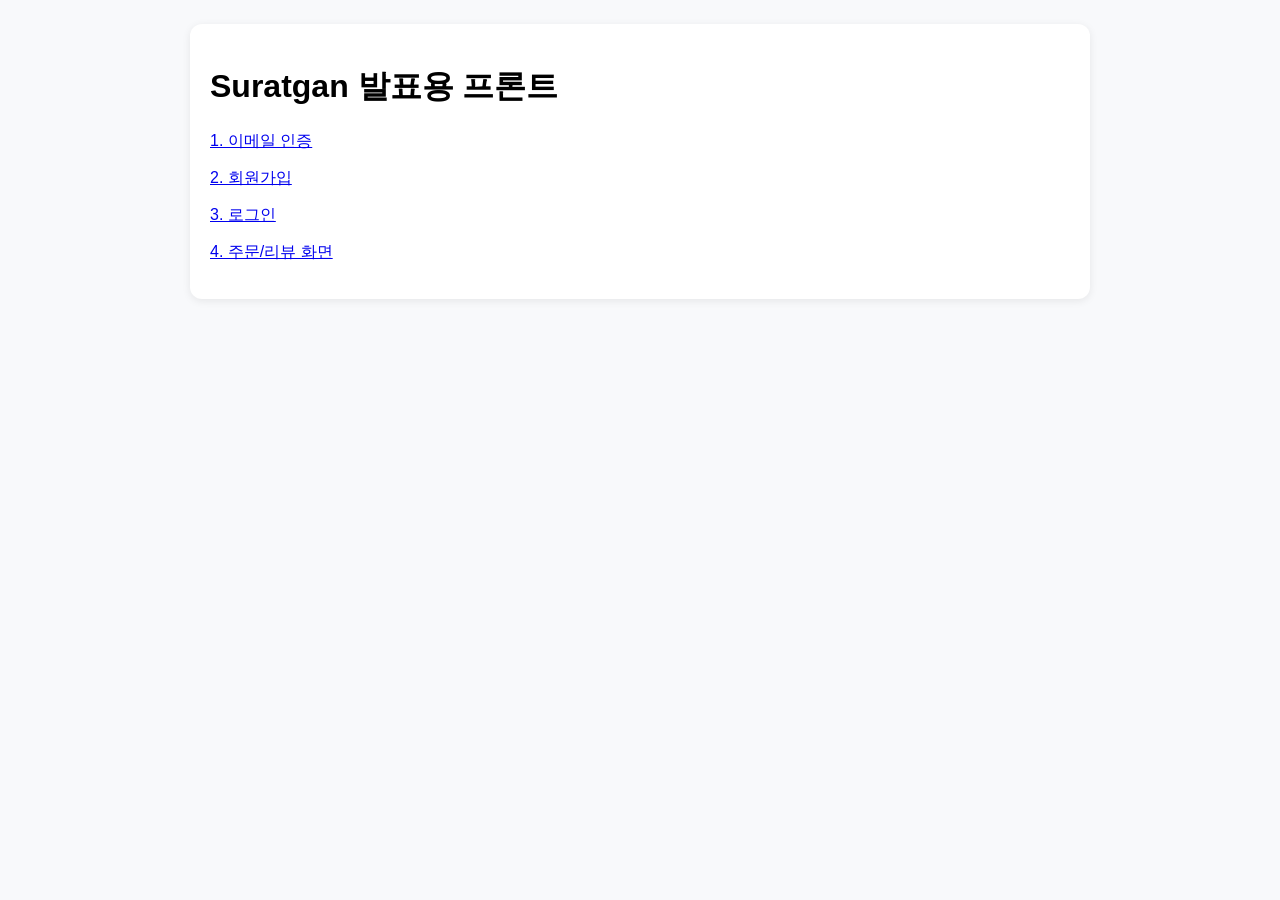
==== src/main/resources/static/frontend/index.html @ b81ea04f "test: API 테스트를 위해 프론트엔드 페이지 추가" ====
<!DOCTYPE html>
<html lang="ko">
<head>
  <meta charset="UTF-8" />
  <title>Suratgan Front</title>
  <link rel="stylesheet" href="./css/style.css" />
</head>
<body>
<div class="container">
  <div class="card">
    <h1>Suratgan 발표용 프론트</h1>
    <p><a href="./email.html">1. 이메일 인증</a></p>
    <p><a href="./signup.html">2. 회원가입</a></p>
    <p><a href="./login.html">3. 로그인</a></p>
    <p><a href="./app.html">4. 주문/리뷰 화면</a></p>
  </div>
</div>
</body>
</html>
---- src/main/resources/static/frontend/css/style.css ----
body {
  font-family: Arial, sans-serif;
  margin: 24px;
  background: #f8f9fb;
}

.container {
  max-width: 900px;
  margin: 0 auto;
}

.card {
  background: white;
  border-radius: 12px;
  padding: 20px;
  margin-bottom: 16px;
  box-shadow: 0 2px 8px rgba(0,0,0,0.08);
}

input, select, textarea, button {
  width: 100%;
  padding: 10px;
  margin-top: 8px;
  margin-bottom: 12px;
  box-sizing: border-box;
}

button {
  cursor: pointer;
}

.row {
  display: grid;
  grid-template-columns: 1fr 1fr;
  gap: 12px;
}

pre {
  background: #111827;
  color: #f9fafb;
  padding: 12px;
  border-radius: 8px;
  overflow: auto;
}

.small-btn {
  width: auto;
  display: inline-block;
  margin-right: 8px;
}
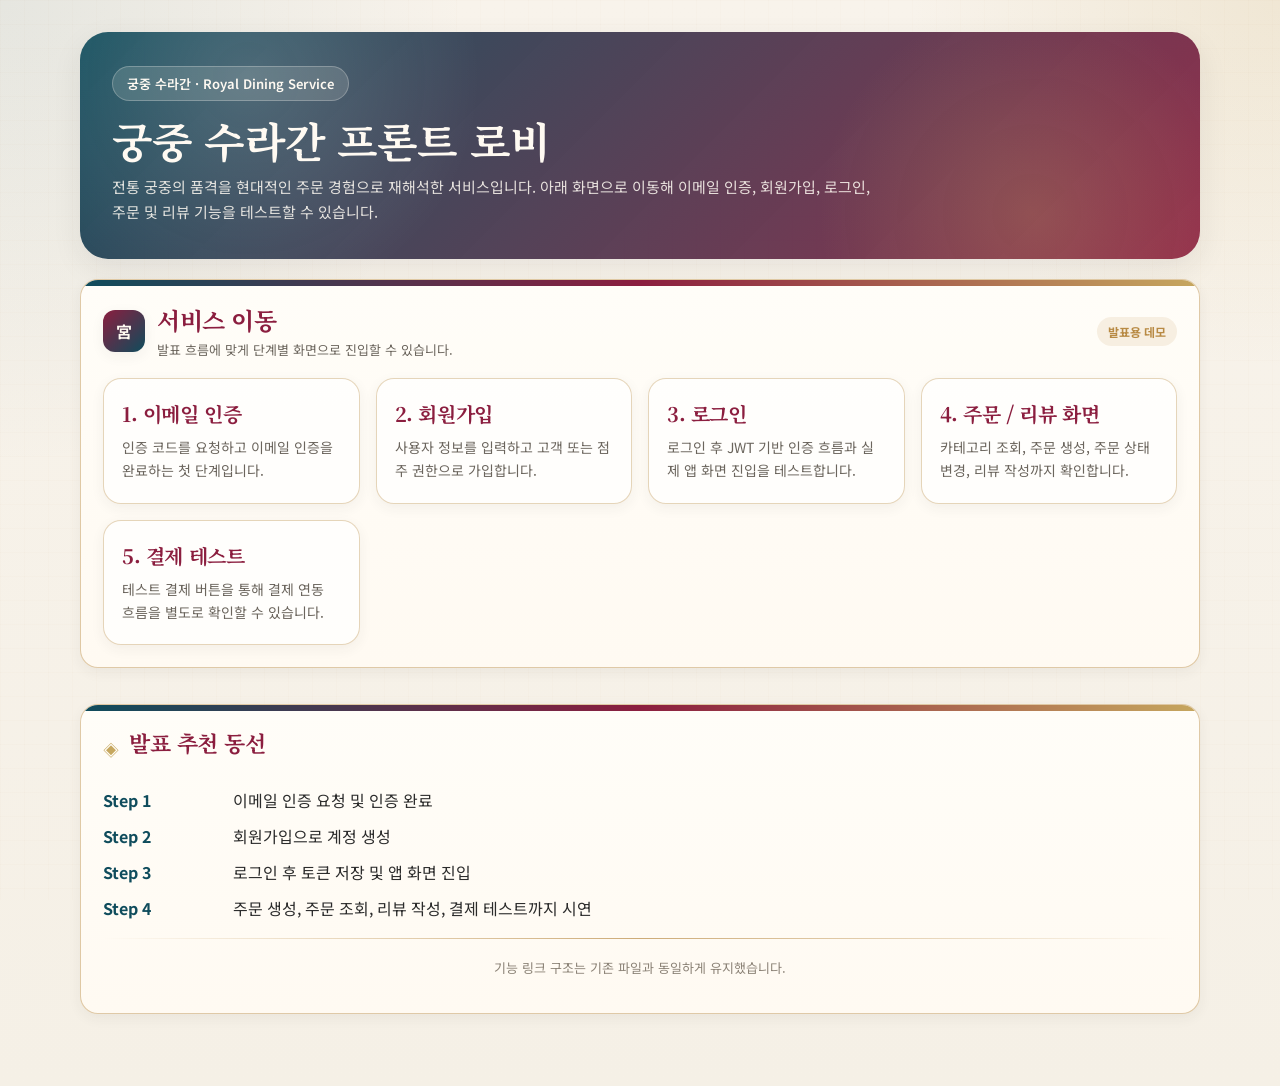
==== commit 13956ae9: "fix: 프론트 디자인 수정" ====
--- a/src/main/resources/static/frontend/index.html
+++ b/src/main/resources/static/frontend/index.html
@@ -2,18 +2,102 @@
 <html lang="ko">
 <head>
   <meta charset="UTF-8" />
-  <title>Suratgan Front</title>
+  <title>궁중 수라간 | 프론트 로비</title>
   <link rel="stylesheet" href="./css/style.css" />
 </head>
 <body>
-<div class="container">
-  <div class="card">
-    <h1>Suratgan 발표용 프론트</h1>
-    <p><a href="./email.html">1. 이메일 인증</a></p>
-    <p><a href="./signup.html">2. 회원가입</a></p>
-    <p><a href="./login.html">3. 로그인</a></p>
-    <p><a href="./app.html">4. 주문/리뷰 화면</a></p>
-  </div>
+<div class="container page-shell">
+
+  <section class="hero">
+    <div class="hero-badge">궁중 수라간 · Royal Dining Service</div>
+    <h1 class="hero-title">궁중 수라간 프론트 로비</h1>
+    <p class="hero-subtitle">
+      전통 궁중의 품격을 현대적인 주문 경험으로 재해석한 서비스입니다.
+      아래 화면으로 이동해 이메일 인증, 회원가입, 로그인, 주문 및 리뷰 기능을 테스트할 수 있습니다.
+    </p>
+  </section>
+
+  <section class="card">
+    <div class="topbar">
+      <div class="brand">
+        <div class="brand-mark">宮</div>
+        <div class="brand-text">
+          <h2>서비스 이동</h2>
+          <p>발표 흐름에 맞게 단계별 화면으로 진입할 수 있습니다.</p>
+        </div>
+      </div>
+      <span class="badge">발표용 데모</span>
+    </div>
+
+    <div class="nav-grid">
+      <a class="nav-card" href="./email.html">
+        <h3 class="nav-card-title">1. 이메일 인증</h3>
+        <p class="nav-card-desc">
+          인증 코드를 요청하고 이메일 인증을 완료하는 첫 단계입니다.
+        </p>
+      </a>
+
+      <a class="nav-card" href="./signup.html">
+        <h3 class="nav-card-title">2. 회원가입</h3>
+        <p class="nav-card-desc">
+          사용자 정보를 입력하고 고객 또는 점주 권한으로 가입합니다.
+        </p>
+      </a>
+
+      <a class="nav-card" href="./login.html">
+        <h3 class="nav-card-title">3. 로그인</h3>
+        <p class="nav-card-desc">
+          로그인 후 JWT 기반 인증 흐름과 실제 앱 화면 진입을 테스트합니다.
+        </p>
+      </a>
+
+      <a class="nav-card" href="./app.html">
+        <h3 class="nav-card-title">4. 주문 / 리뷰 화면</h3>
+        <p class="nav-card-desc">
+          카테고리 조회, 주문 생성, 주문 상태 변경, 리뷰 작성까지 확인합니다.
+        </p>
+      </a>
+
+      <a class="nav-card" href="./test-payment.html">
+        <h3 class="nav-card-title">5. 결제 테스트</h3>
+        <p class="nav-card-desc">
+          테스트 결제 버튼을 통해 결제 연동 흐름을 별도로 확인할 수 있습니다.
+        </p>
+      </a>
+    </div>
+  </section>
+
+  <section class="card">
+    <div class="section-title">
+      <h3 class="card-title">발표 추천 동선</h3>
+    </div>
+
+    <div class="table-like">
+      <div class="kv">
+        <strong>Step 1</strong>
+        <span>이메일 인증 요청 및 인증 완료</span>
+      </div>
+      <div class="kv">
+        <strong>Step 2</strong>
+        <span>회원가입으로 계정 생성</span>
+      </div>
+      <div class="kv">
+        <strong>Step 3</strong>
+        <span>로그인 후 토큰 저장 및 앱 화면 진입</span>
+      </div>
+      <div class="kv">
+        <strong>Step 4</strong>
+        <span>주문 생성, 주문 조회, 리뷰 작성, 결제 테스트까지 시연</span>
+      </div>
+    </div>
+
+    <div class="divider"></div>
+
+    <p class="footer-note">
+      기능 링크 구조는 기존 파일과 동일하게 유지했습니다.
+    </p>
+  </section>
+
 </div>
 </body>
 </html>
--- a/src/main/resources/static/frontend/css/style.css
+++ b/src/main/resources/static/frontend/css/style.css
@@ -1,50 +1,494 @@
+/* ===== 궁중 수라간 - Dancheong Inspired UI ===== */
+@import url('https://fonts.googleapis.com/css2?family=Noto+Serif+KR:wght@400;500;600;700&family=Noto+Sans+KR:wght@400;500;700&display=swap');
+
+:root {
+  --bg: #f5f0e6;
+  --paper: #fffdf8;
+  --paper-strong: #fffaf2;
+  --ink: #2b2b2b;
+  --muted: #6b655d;
+
+  --dancheong-teal: #0f4c5c;
+  --dancheong-red: #8b1e3f;
+  --dancheong-green: #2f6f4e;
+  --ochre: #b88a44;
+  --gold: #c6a75e;
+  --border: #d8c7a6;
+
+  --shadow: 0 10px 30px rgba(43, 43, 43, 0.08);
+  --shadow-soft: 0 4px 14px rgba(43, 43, 43, 0.06);
+  --radius: 18px;
+  --radius-sm: 12px;
+}
+
+* {
+  box-sizing: border-box;
+}
+
+html {
+  scroll-behavior: smooth;
+}
+
 body {
-  font-family: Arial, sans-serif;
-  margin: 24px;
-  background: #f8f9fb;
+  margin: 0;
+  padding: 32px 20px 56px;
+  background:
+          radial-gradient(circle at top right, rgba(198, 167, 94, 0.16), transparent 22%),
+          radial-gradient(circle at top left, rgba(15, 76, 92, 0.08), transparent 28%),
+          linear-gradient(180deg, #f8f3eb 0%, #f5f0e6 100%);
+  color: var(--ink);
+  font-family: "Noto Sans KR", sans-serif;
+}
+
+body::before {
+  content: "";
+  position: fixed;
+  inset: 0;
+  pointer-events: none;
+  background-image:
+          linear-gradient(rgba(184, 138, 68, 0.035) 1px, transparent 1px),
+          linear-gradient(90deg, rgba(184, 138, 68, 0.035) 1px, transparent 1px);
+  background-size: 24px 24px;
+  opacity: 0.5;
+}
+
+h1, h2, h3, h4, h5 {
+  margin-top: 0;
+  font-family: "Noto Serif KR", serif;
+  letter-spacing: -0.02em;
+  color: var(--dancheong-red);
+}
+
+p {
+  line-height: 1.65;
+  color: var(--muted);
+}
+
+a {
+  color: inherit;
+  text-decoration: none;
 }
 
 .container {
-  max-width: 900px;
+  max-width: 1120px;
   margin: 0 auto;
+  position: relative;
+  z-index: 1;
+}
+
+.page-shell {
+  display: grid;
+  gap: 20px;
+}
+
+.hero {
+  position: relative;
+  overflow: hidden;
+  background:
+          linear-gradient(135deg, rgba(15, 76, 92, 0.96), rgba(139, 30, 63, 0.92));
+  color: #fffaf2;
+  padding: 34px 32px;
+  border-radius: 28px;
+  box-shadow: var(--shadow);
+}
+
+.hero::before {
+  content: "";
+  position: absolute;
+  inset: 0;
+  background:
+          radial-gradient(circle at 15% 20%, rgba(255,255,255,0.16), transparent 24%),
+          radial-gradient(circle at 85% 80%, rgba(198,167,94,0.24), transparent 22%);
+  pointer-events: none;
+}
+
+.hero > * {
+  position: relative;
+  z-index: 1;
+}
+
+.hero-badge {
+  display: inline-flex;
+  align-items: center;
+  gap: 8px;
+  padding: 7px 14px;
+  border-radius: 999px;
+  background: rgba(255, 250, 242, 0.14);
+  border: 1px solid rgba(255, 250, 242, 0.25);
+  font-size: 13px;
+  font-weight: 600;
+  margin-bottom: 14px;
+}
+
+.hero-title {
+  margin: 0 0 10px;
+  font-size: clamp(30px, 4vw, 42px);
+  line-height: 1.2;
+  color: #fffaf2;
+}
+
+.hero-subtitle {
+  margin: 0;
+  max-width: 760px;
+  color: rgba(255, 250, 242, 0.86);
+  font-size: 15px;
 }
 
 .card {
-  background: white;
-  border-radius: 12px;
-  padding: 20px;
+  position: relative;
+  background: linear-gradient(180deg, var(--paper) 0%, var(--paper-strong) 100%);
+  border: 1px solid rgba(184, 138, 68, 0.45);
+  border-radius: var(--radius);
+  padding: 22px;
   margin-bottom: 16px;
-  box-shadow: 0 2px 8px rgba(0,0,0,0.08);
-}
-
-input, select, textarea, button {
+  box-shadow: var(--shadow-soft);
+  overflow: hidden;
+}
+
+.card::before {
+  content: "";
+  position: absolute;
+  inset: 0 auto auto 0;
   width: 100%;
-  padding: 10px;
+  height: 6px;
+  background: linear-gradient(90deg, var(--dancheong-teal), var(--dancheong-red), var(--gold));
+}
+
+.card-title {
+  margin-bottom: 14px;
+  font-size: 22px;
+}
+
+.section-title {
+  display: flex;
+  align-items: center;
+  gap: 10px;
+  margin-bottom: 16px;
+}
+
+.section-title::before {
+  content: "◈";
+  color: var(--gold);
+  font-size: 16px;
+}
+
+label {
+  display: inline-block;
+  margin-bottom: 6px;
+  font-weight: 700;
+  color: var(--dancheong-teal);
+  font-size: 14px;
+}
+
+input,
+select,
+textarea,
+button {
+  width: 100%;
   margin-top: 8px;
   margin-bottom: 12px;
-  box-sizing: border-box;
+  font: inherit;
+}
+
+input,
+select,
+textarea {
+  padding: 13px 14px;
+  border: 1px solid var(--border);
+  border-radius: 12px;
+  background: #fffdfa;
+  color: var(--ink);
+  transition: border-color 0.2s ease, box-shadow 0.2s ease, transform 0.15s ease;
+}
+
+input::placeholder,
+textarea::placeholder {
+  color: #9a9387;
+}
+
+input:focus,
+select:focus,
+textarea:focus {
+  outline: none;
+  border-color: var(--dancheong-teal);
+  box-shadow: 0 0 0 4px rgba(15, 76, 92, 0.12);
+  transform: translateY(-1px);
+}
+
+textarea {
+  min-height: 120px;
+  resize: vertical;
 }
 
 button {
+  border: none;
+  border-radius: 12px;
+  padding: 13px 16px;
   cursor: pointer;
-}
-
-.row {
-  display: grid;
-  grid-template-columns: 1fr 1fr;
-  gap: 12px;
-}
-
-pre {
-  background: #111827;
-  color: #f9fafb;
-  padding: 12px;
-  border-radius: 8px;
-  overflow: auto;
+  font-weight: 700;
+  letter-spacing: 0.01em;
+  color: #fffaf2;
+  background: linear-gradient(135deg, var(--dancheong-red), #6f1632);
+  box-shadow: 0 8px 18px rgba(139, 30, 63, 0.22);
+  transition: transform 0.18s ease, box-shadow 0.18s ease, filter 0.18s ease;
+}
+
+button:hover {
+  transform: translateY(-2px);
+  filter: brightness(1.02);
+  box-shadow: 0 12px 22px rgba(139, 30, 63, 0.26);
+}
+
+button:active {
+  transform: translateY(0);
+}
+
+button.secondary {
+  background: linear-gradient(135deg, var(--dancheong-teal), #0b3944);
+  box-shadow: 0 8px 18px rgba(15, 76, 92, 0.2);
+}
+
+button.ghost {
+  background: #fff;
+  color: var(--dancheong-teal);
+  border: 1px solid rgba(15, 76, 92, 0.22);
+  box-shadow: none;
 }
 
 .small-btn {
   width: auto;
-  display: inline-block;
+  display: inline-flex;
+  align-items: center;
+  justify-content: center;
+  min-width: 120px;
   margin-right: 8px;
+  margin-bottom: 8px;
+  padding: 11px 16px;
+}
+
+/* 스토어 ID 영역 세로 정렬 */
+.full-width-group {
+  display: flex;
+  flex-direction: column;
+  gap: 12px;
+}
+
+/* 가로 100% 버튼 */
+.full-width-btn {
+  width: 100%;
+}
+
+/* 입력창도 100% 유지 */
+.full-width-input {
+  width: 100%;
+}
+
+.row {
+  display: grid;
+  grid-template-columns: repeat(2, minmax(0, 1fr));
+  gap: 14px;
+}
+
+.row-3 {
+  display: grid;
+  grid-template-columns: repeat(3, minmax(0, 1fr));
+  gap: 14px;
+}
+
+.actions {
+  display: flex;
+  flex-wrap: wrap;
+  gap: 10px;
+}
+
+pre {
+  margin: 0;
+  background: #fffaf3;
+  color: #2b2b2b;
+  padding: 18px;
+  border-radius: 16px;
+  border: 1px solid rgba(184, 138, 68, 0.4);
+  font-family: "Consolas", monospace;
+  line-height: 1.6;
+  white-space: pre-wrap;
+  word-break: break-word;
+  box-shadow: inset 0 1px 0 rgba(255,255,255,0.6);
+}
+
+.result-box {
+  border-top: 3px solid #c6a75e;
+  padding-top: 10px;
+}
+
+.result-title {
+  font-size: 14px;
+  font-weight: 700;
+  color: var(--ochre);
+  margin-bottom: 0;
+}
+
+.nav-grid {
+  display: grid;
+  grid-template-columns: repeat(auto-fit, minmax(220px, 1fr));
+  gap: 16px;
+}
+
+.nav-card {
+  display: block;
+  padding: 20px 18px;
+  border-radius: 18px;
+  background: rgba(255,255,255,0.7);
+  border: 1px solid rgba(184, 138, 68, 0.36);
+  box-shadow: var(--shadow-soft);
+  transition: transform 0.18s ease, box-shadow 0.18s ease, border-color 0.18s ease;
+}
+
+.nav-card:hover {
+  transform: translateY(-4px);
+  box-shadow: var(--shadow);
+  border-color: rgba(15, 76, 92, 0.32);
+}
+
+.nav-card-title {
+  margin: 0 0 8px;
+  font-size: 20px;
+  color: var(--dancheong-red);
+  font-family: "Noto Serif KR", serif;
+}
+
+.nav-card-desc {
+  margin: 0;
+  font-size: 14px;
+  color: var(--muted);
+}
+
+.form-note {
+  margin-top: -2px;
+  margin-bottom: 12px;
+  font-size: 13px;
+  color: #877e72;
+}
+
+.topbar {
+  display: flex;
+  align-items: center;
+  justify-content: space-between;
+  gap: 16px;
+  margin-bottom: 18px;
+}
+
+.brand {
+  display: flex;
+  align-items: center;
+  gap: 12px;
+}
+
+.brand-mark {
+  width: 42px;
+  height: 42px;
+  border-radius: 12px;
+  display: grid;
+  place-items: center;
+  color: #fffaf2;
+  background: linear-gradient(135deg, var(--dancheong-red), var(--dancheong-teal));
+  box-shadow: var(--shadow-soft);
+  font-weight: 700;
+}
+
+.brand-text h1,
+.brand-text h2,
+.brand-text h3 {
+  margin: 0;
+  color: var(--dancheong-red);
+}
+
+.brand-text p {
+  margin: 2px 0 0;
+  font-size: 13px;
+}
+
+.auth-shell {
+  min-height: calc(100vh - 88px);
+  display: grid;
+  place-items: center;
+}
+
+.auth-card {
+  width: 100%;
+  max-width: 520px;
+}
+
+.center {
+  text-align: center;
+}
+
+.divider {
+  height: 1px;
+  background: linear-gradient(90deg, transparent, rgba(184, 138, 68, 0.7), transparent);
+  margin: 18px 0;
+}
+
+.badge {
+  display: inline-flex;
+  align-items: center;
+  gap: 6px;
+  padding: 6px 11px;
+  border-radius: 999px;
+  background: rgba(184, 138, 68, 0.12);
+  color: var(--ochre);
+  font-size: 12px;
+  font-weight: 700;
+}
+
+.table-like {
+  display: grid;
+  gap: 12px;
+}
+
+.kv {
+  display: grid;
+  grid-template-columns: 120px 1fr;
+  gap: 10px;
+  align-items: start;
+}
+
+.kv strong {
+  color: var(--dancheong-teal);
+}
+
+.footer-note {
+  margin-top: 18px;
+  text-align: center;
+  font-size: 13px;
+  color: #8c8377;
+}
+
+@media (max-width: 860px) {
+  body {
+    padding: 20px 14px 40px;
+  }
+
+  .row,
+  .row-3 {
+    grid-template-columns: 1fr;
+  }
+
+  .hero {
+    padding: 26px 20px;
+    border-radius: 22px;
+  }
+
+  .card {
+    padding: 18px;
+  }
+
+  .topbar {
+    flex-direction: column;
+    align-items: flex-start;
+  }
+
+  .kv {
+    grid-template-columns: 1fr;
+    gap: 4px;
+  }
 }
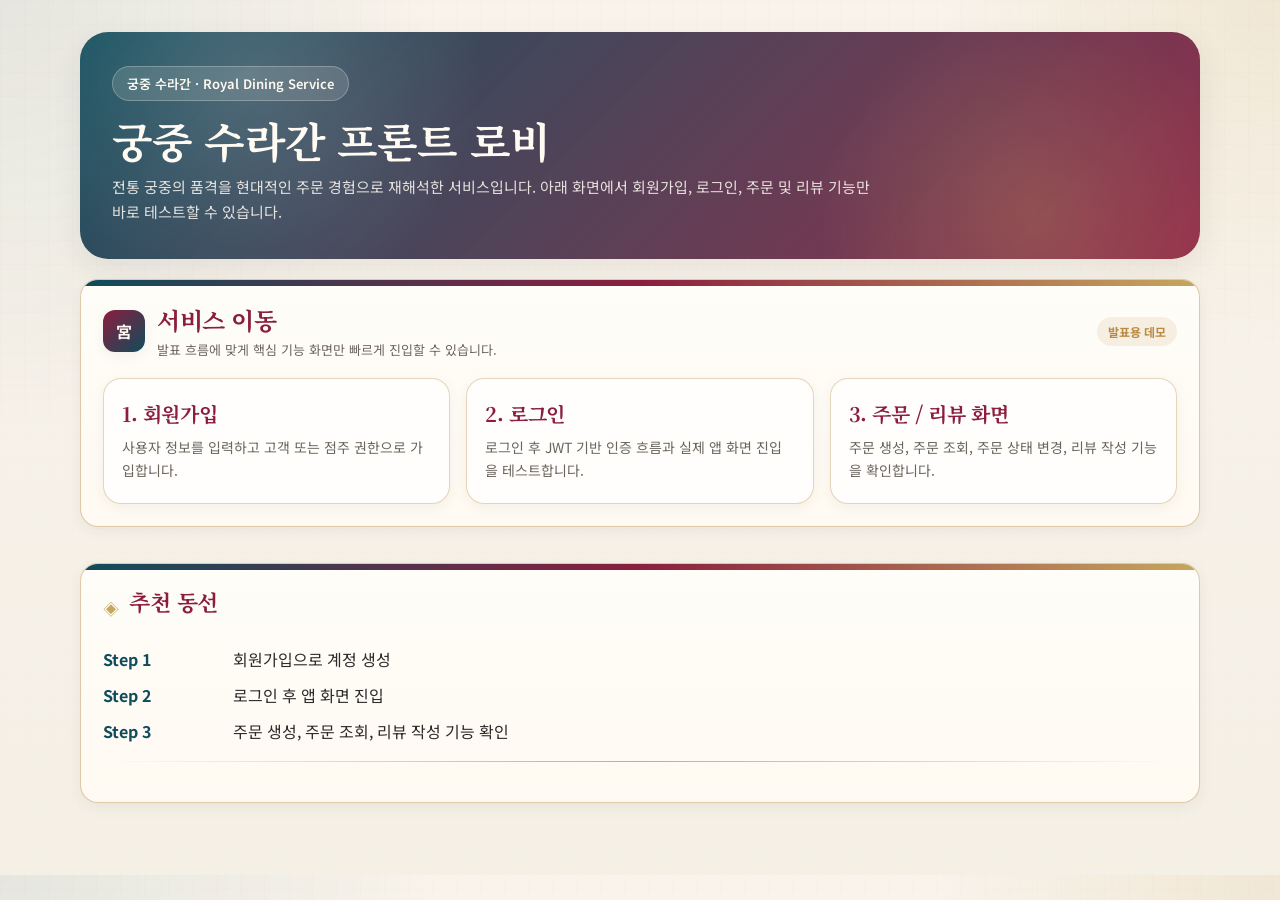
==== commit ef2d6863: "fix: 프론트 페이지 연결 수정" ====
--- a/src/main/resources/static/frontend/index.html
+++ b/src/main/resources/static/frontend/index.html
@@ -2,7 +2,7 @@
 <html lang="ko">
 <head>
   <meta charset="UTF-8" />
-  <title>궁중 수라간 | 프론트 로비</title>
+  <title>궁중 수라간 | 로비</title>
   <link rel="stylesheet" href="./css/style.css" />
 </head>
 <body>
@@ -13,7 +13,7 @@
     <h1 class="hero-title">궁중 수라간 프론트 로비</h1>
     <p class="hero-subtitle">
       전통 궁중의 품격을 현대적인 주문 경험으로 재해석한 서비스입니다.
-      아래 화면으로 이동해 이메일 인증, 회원가입, 로그인, 주문 및 리뷰 기능을 테스트할 수 있습니다.
+      아래 화면에서 회원가입, 로그인, 주문 및 리뷰 기능만 바로 테스트할 수 있습니다.
     </p>
   </section>
 
@@ -23,45 +23,31 @@
         <div class="brand-mark">宮</div>
         <div class="brand-text">
           <h2>서비스 이동</h2>
-          <p>발표 흐름에 맞게 단계별 화면으로 진입할 수 있습니다.</p>
+          <p>발표 흐름에 맞게 핵심 기능 화면만 빠르게 진입할 수 있습니다.</p>
         </div>
       </div>
       <span class="badge">발표용 데모</span>
     </div>
 
     <div class="nav-grid">
-      <a class="nav-card" href="./email.html">
-        <h3 class="nav-card-title">1. 이메일 인증</h3>
-        <p class="nav-card-desc">
-          인증 코드를 요청하고 이메일 인증을 완료하는 첫 단계입니다.
-        </p>
-      </a>
-
       <a class="nav-card" href="./signup.html">
-        <h3 class="nav-card-title">2. 회원가입</h3>
+        <h3 class="nav-card-title">1. 회원가입</h3>
         <p class="nav-card-desc">
           사용자 정보를 입력하고 고객 또는 점주 권한으로 가입합니다.
         </p>
       </a>
 
       <a class="nav-card" href="./login.html">
-        <h3 class="nav-card-title">3. 로그인</h3>
+        <h3 class="nav-card-title">2. 로그인</h3>
         <p class="nav-card-desc">
           로그인 후 JWT 기반 인증 흐름과 실제 앱 화면 진입을 테스트합니다.
         </p>
       </a>
 
       <a class="nav-card" href="./app.html">
-        <h3 class="nav-card-title">4. 주문 / 리뷰 화면</h3>
+        <h3 class="nav-card-title">3. 주문 / 리뷰 화면</h3>
         <p class="nav-card-desc">
-          카테고리 조회, 주문 생성, 주문 상태 변경, 리뷰 작성까지 확인합니다.
-        </p>
-      </a>
-
-      <a class="nav-card" href="./test-payment.html">
-        <h3 class="nav-card-title">5. 결제 테스트</h3>
-        <p class="nav-card-desc">
-          테스트 결제 버튼을 통해 결제 연동 흐름을 별도로 확인할 수 있습니다.
+          주문 생성, 주문 조회, 주문 상태 변경, 리뷰 작성 기능을 확인합니다.
         </p>
       </a>
     </div>
@@ -69,33 +55,25 @@
 
   <section class="card">
     <div class="section-title">
-      <h3 class="card-title">발표 추천 동선</h3>
+      <h3 class="card-title">추천 동선</h3>
     </div>
 
     <div class="table-like">
       <div class="kv">
         <strong>Step 1</strong>
-        <span>이메일 인증 요청 및 인증 완료</span>
+        <span>회원가입으로 계정 생성</span>
       </div>
       <div class="kv">
         <strong>Step 2</strong>
-        <span>회원가입으로 계정 생성</span>
+        <span>로그인 후 앱 화면 진입</span>
       </div>
       <div class="kv">
         <strong>Step 3</strong>
-        <span>로그인 후 토큰 저장 및 앱 화면 진입</span>
-      </div>
-      <div class="kv">
-        <strong>Step 4</strong>
-        <span>주문 생성, 주문 조회, 리뷰 작성, 결제 테스트까지 시연</span>
+        <span>주문 생성, 주문 조회, 리뷰 작성 기능 확인</span>
       </div>
     </div>
 
     <div class="divider"></div>
-
-    <p class="footer-note">
-      기능 링크 구조는 기존 파일과 동일하게 유지했습니다.
-    </p>
   </section>
 
 </div>
--- a/src/main/resources/static/frontend/css/style.css
+++ b/src/main/resources/static/frontend/css/style.css
@@ -491,4 +491,116 @@
     grid-template-columns: 1fr;
     gap: 4px;
   }
+}
+
+.input-with-button {
+  display: flex;
+  gap: 10px;
+  align-items: stretch;
+}
+
+.input-with-button input {
+  flex: 1;
+  margin-bottom: 0;
+}
+
+.inline-button {
+  width: auto;
+  min-width: 128px;
+  margin-top: 8px;
+  margin-bottom: 0;
+  white-space: nowrap;
+  padding: 13px 16px;
+}
+
+.verify-section {
+  display: none;
+  margin-top: 10px;
+  padding: 14px;
+  border: 1px dashed rgba(15, 76, 92, 0.28);
+  border-radius: 14px;
+  background: rgba(255, 253, 248, 0.8);
+}
+
+.status-message {
+  margin-top: 8px;
+  margin-bottom: 0;
+  font-size: 14px;
+  font-weight: 600;
+}
+
+.status-message.show {
+  display: flex;
+  align-items: center;
+  gap: 8px;
+}
+
+.status-message.info {
+  color: var(--dancheong-teal);
+  background: rgba(15, 76, 92, 0.08);
+  border-color: rgba(15, 76, 92, 0.18);
+}
+
+.status-message.success {
+  color: var(--dancheong-green);
+  background: rgba(47, 111, 78, 0.12);
+  border-color: rgba(47, 111, 78, 0.24);
+}
+
+.status-message.error {
+  color: var(--dancheong-red);
+  background: rgba(139, 30, 63, 0.08);
+  border-color: rgba(139, 30, 63, 0.18);
+}
+
+.status-message.success::before {
+  content: "✔";
+  display: inline-flex;
+  align-items: center;
+  justify-content: center;
+  width: 22px;
+  height: 22px;
+  border-radius: 999px;
+  background: rgba(47, 111, 78, 0.18);
+  font-size: 13px;
+  font-weight: 800;
+  flex-shrink: 0;
+}
+
+.status-message.error::before {
+  content: "!";
+  display: inline-flex;
+  align-items: center;
+  justify-content: center;
+  width: 22px;
+  height: 22px;
+  border-radius: 999px;
+  background: rgba(139, 30, 63, 0.12);
+  font-size: 13px;
+  font-weight: 800;
+  flex-shrink: 0;
+}
+
+.status-message.info::before {
+  content: "i";
+  display: inline-flex;
+  align-items: center;
+  justify-content: center;
+  width: 22px;
+  height: 22px;
+  border-radius: 999px;
+  background: rgba(15, 76, 92, 0.12);
+  font-size: 13px;
+  font-weight: 800;
+  flex-shrink: 0;
+}
+
+@media (max-width: 860px) {
+  .input-with-button {
+    flex-direction: column;
+  }
+
+  .inline-button {
+    width: 100%;
+  }
 }
